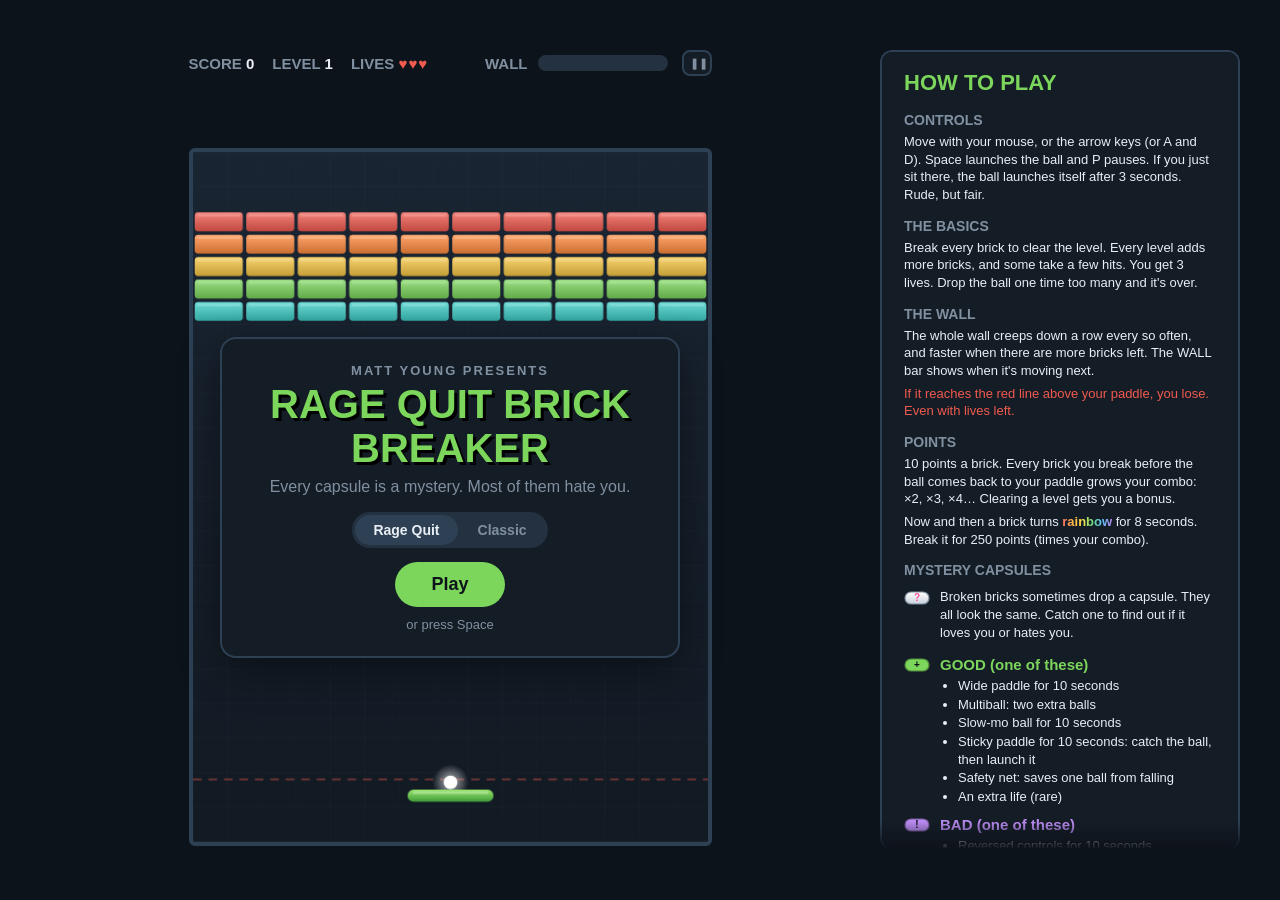
==== bricks/index.html @ fa32aae7 "Add Rage Quit Brick Breaker A brick breaker where every capsule is a mystery: wide paddles, multibal" ====
<!doctype html>
<html lang="en">
<head>
  <meta charset="utf-8">
  <meta name="viewport" content="width=device-width, initial-scale=1, viewport-fit=cover">
  <meta name="theme-color" content="#0D131A">
  <meta name="description" content="Matt Young presents Rage Quit Brick Breaker: a brick breaker where every capsule is a mystery and most of them hate you.">
  <title>Rage Quit Brick Breaker</title>
  <link rel="icon" href="data:image/svg+xml,%3Csvg xmlns='http://www.w3.org/2000/svg' viewBox='0 0 20 20'%3E%3Crect x='1' y='3' width='8' height='4' rx='1' fill='%23F05A4F'/%3E%3Crect x='11' y='3' width='8' height='4' rx='1' fill='%23F5C542'/%3E%3Ccircle cx='10' cy='12' r='2.2' fill='%23fff'/%3E%3Crect x='4' y='16' width='12' height='2.5' rx='1.2' fill='%237BD65B'/%3E%3C/svg%3E">
  <!-- Bump ?v= whenever style.css, logic.js or game.js change, so browsers never mix old and new files -->
  <link rel="stylesheet" href="style.css?v=2">
</head>
<body>
  <main class="app">
    <section class="game" aria-label="Game">
      <header class="hud">
        <div class="hud-stats">
          <span><span class="label">SCORE</span> <b id="score">0</b></span>
          <span><span class="label">LEVEL</span> <b id="level">1</b></span>
          <span><span class="label">LIVES</span> <b class="hearts" id="lives"></b></span>
        </div>
        <div class="hud-wall">
          <span class="label" id="wall-label">WALL</span>
          <span class="bar"><span class="bar-fill" id="wall-fill"></span></span>
          <button type="button" class="pause" id="pause-button" aria-label="Pause">&#10074;&#10074;</button>
        </div>
        <div class="hud-food empty" id="last-capsule">
          <canvas class="capsule-icon" id="last-capsule-icon" width="26" height="14"></canvas>
          <span id="last-capsule-text"></span>
        </div>
      </header>

      <!-- One countdown pill per active effect; game.js fills this in -->
      <div class="hud-effects" id="effects"></div>

      <div class="board-wrap" id="board-wrap">
        <canvas id="board" aria-label="Brick breaker board"></canvas>

        <div class="overlay" id="overlay">
          <div class="panel">
            <p class="eyebrow" id="overlay-eyebrow">MATT YOUNG PRESENTS</p>
            <h1 id="overlay-title">RAGE QUIT BRICK BREAKER</h1>
            <p class="reason" id="overlay-reason"></p>
            <p class="stats" id="overlay-stats"></p>
            <p class="breakdown" id="overlay-taunt"></p>
            <div class="modes" id="modes" role="radiogroup" aria-label="Game mode">
              <button type="button" class="mode" role="radio" data-mode="rage">Rage Quit</button>
              <button type="button" class="mode" role="radio" data-mode="classic">Classic</button>
            </div>
            <button type="button" class="play" id="play-button">Play</button>
            <p class="hint" id="overlay-hint"></p>
            <a class="rules-link" href="#rules">How to play &darr;</a>
          </div>
        </div>
      </div>
    </section>

    <aside class="rules" id="rules">
      <h2>HOW TO PLAY</h2>

      <h3>CONTROLS</h3>
      <p>
        <span class="keys-only">Move with your mouse, or the arrow keys (or A and D). Space launches the
          ball and P pauses.</span>
        <span class="touch-only">Drag anywhere on the board and the paddle follows your finger. Tap to
          launch the ball.</span>
        If you just sit there, the ball launches itself after <span data-setting="launchWait"></span>
        seconds. Rude, but fair.
      </p>

      <div class="rules-classic">
        <h3>CLASSIC MODE</h3>
        <p>Plain brick breaker. Break every brick to clear the level, and don't drop the ball. You get
          <span data-setting="lives"></span> lives. No capsules, no creeping wall, no nonsense.</p>
        <p class="hint-text">Want chaos? Pick Rage Quit on the start screen.</p>
      </div>

      <div class="rules-rage">
        <h3>THE BASICS</h3>
        <p>Break every brick to clear the level. Every level adds more bricks, and some take a few hits.
          You get <span data-setting="lives"></span> lives. Drop the ball one time too many and it's over.</p>

        <h3>THE WALL</h3>
        <p>The whole wall creeps down a row every so often, and faster when there are more bricks left.
          The WALL bar shows when it's moving next.</p>
        <p class="danger">If it reaches the red line above your paddle, you lose. Even with lives left.</p>

        <h3>POINTS</h3>
        <p><span data-setting="brickPoints"></span> points a brick. Every brick you break before the ball
          comes back to your paddle grows your combo: &times;2, &times;3, &times;4&hellip; Clearing a level
          gets you a bonus.</p>
        <p>Now and then a brick turns <b class="jackpot">rainbow</b> for <span data-setting="rainbowTime"></span>
          seconds. Break it for <span data-setting="rainbowPoints"></span> points (times your combo).</p>

        <h3>MYSTERY CAPSULES</h3>
        <div class="food-rule">
          <canvas class="capsule-icon" data-capsule="mystery" width="26" height="14"></canvas>
          <p>Broken bricks sometimes drop a capsule. They all look the same. Catch one to find out if it
            loves you or hates you.</p>
        </div>
        <div class="food-rule">
          <canvas class="capsule-icon" data-capsule="good" width="26" height="14"></canvas>
          <div>
            <h4 class="good">GOOD (one of these)</h4>
            <ul>
              <li>Wide paddle for <span data-setting="effectTime"></span> seconds</li>
              <li>Multiball: two extra balls</li>
              <li>Slow-mo ball for <span data-setting="effectTime"></span> seconds</li>
              <li>Sticky paddle for <span data-setting="effectTime"></span> seconds: catch the ball, then launch it</li>
              <li>Safety net: saves one ball from falling</li>
              <li>An extra life (rare)</li>
            </ul>
          </div>
        </div>
        <div class="food-rule">
          <canvas class="capsule-icon" data-capsule="bad" width="26" height="14"></canvas>
          <div>
            <h4 class="bad">BAD (one of these)</h4>
            <ul>
              <li>Reversed controls for <span data-setting="effectTime"></span> seconds</li>
              <li>Drunk paddle: it lags <span data-setting="drunkDelay"></span>s behind you for
                <span data-setting="effectTime"></span> seconds</li>
              <li>Tiny paddle for <span data-setting="effectTime"></span> seconds</li>
              <li>Fast ball for <span data-setting="effectTime"></span> seconds</li>
              <li>Fog for <span data-setting="fogTime"></span> seconds: you can only see near the ball</li>
              <li>Invisible ball for <span data-setting="invisibleTime"></span> seconds</li>
              <li>A steel brick that never breaks</li>
            </ul>
          </div>
        </div>

        <h3>GOOD TO KNOW</h3>
        <p>Your paddle turns <b class="bad">purple</b> when drunk and <b class="reversed">orange</b> when
          reversed, and flashes when an effect is about to wear off. You don't have to catch capsules.
          Sometimes the smart move is to let it fall.</p>
        <p class="hint-text">Want plain brick breaker? Pick Classic on the start screen.</p>
      </div>
    </aside>
  </main>

  <script src="logic.js?v=2"></script>
  <script src="game.js?v=2"></script>
</body>
</html>
---- bricks/style.css ----
:root {
  --window: #0D131A;
  --panel: #141C26;
  --board-dark: #18222D;
  --border: #2E4053;
  --track: #243140;
  --text: #E8EEF4;
  --dim: #8090A0;
  --green: #7BD65B;
  --red: #F05A4F;
  --gold: #F5C542;
  --purple: #B98AF0;
  --purple-deep: #7444B8;
  --purple-track: #2B2140;
  --pad: 16px;
}

* { box-sizing: border-box; }
[hidden] { display: none !important; }

html, body {
  margin: 0;
  background: var(--window);
  color: var(--text);
  font-family: -apple-system, BlinkMacSystemFont, "Segoe UI", Roboto, Arial, sans-serif;
  -webkit-text-size-adjust: 100%;
}

body {
  min-height: 100vh;
  min-height: 100dvh;
  display: flex;
  align-items: center;
  justify-content: center;
  padding: calc(var(--pad) + env(safe-area-inset-top)) calc(var(--pad) + env(safe-area-inset-right))
           calc(var(--pad) + env(safe-area-inset-bottom)) calc(var(--pad) + env(safe-area-inset-left));
}

/* ---------- Layout: board on the left, rules on the right ---------- */

.app {
  display: flex;
  gap: 20px;
  width: 100%;
  max-width: 1200px;
  height: min(800px, calc(100vh - 2 * var(--pad)));
  height: min(800px, calc(100dvh - 2 * var(--pad)));
}

.game {
  flex: 1;
  min-width: 0;
  display: grid;
  grid-template-rows: auto auto minmax(0, 1fr);
  grid-template-areas: "hud" "effects" "board";
  gap: 10px;
}

/* ---------- Scoreboard ---------- */

.hud {
  grid-area: hud;
  display: grid;
  grid-template-columns: minmax(0, 1fr) auto;
  grid-template-areas:
    "stats wall"
    "food food";
  align-items: center;
  column-gap: 20px;
  row-gap: 6px;
  width: 100%;
  max-width: var(--board-width, none);  /* lines up with the board; set by game.js */
  justify-self: center;
  padding: 0 4px;
  font-size: 15px;
  font-weight: 700;
  white-space: nowrap;
}

.label { color: var(--dim); }


.hud-food {
  grid-area: food;
  display: flex;
  align-items: center;
  gap: 6px;
  min-width: 0;
  min-height: 20px;
}
.hud-food.empty { visibility: hidden; }
#last-capsule-text { overflow: hidden; text-overflow: ellipsis; }

.hud-wall {
  grid-area: wall;
  display: flex;
  align-items: center;
  justify-content: flex-end;
  gap: 10px;
}
#wall-label.danger { color: var(--red); }
.hearts { color: var(--red); letter-spacing: 1px; }

.pause {
  width: 30px;
  height: 26px;
  margin-left: 4px;
  border: 2px solid var(--border);
  border-radius: 8px;
  background: var(--panel);
  color: var(--dim);
  font-size: 11px;
  cursor: pointer;
  touch-action: manipulation;
}
.pause:hover { color: var(--text); }

.bar {
  display: block;
  width: 130px;
  height: 16px;
  padding: 2px;
  border-radius: 8px;
  background: var(--track);
}
.bar-fill {
  display: block;
  width: 0;
  height: 100%;
  border-radius: 6px;
  background: var(--green);
}

.hud-stats {
  grid-area: stats;
  display: flex;
  gap: 18px;
}

.hud-effects {
  grid-area: effects;
  display: flex;
  flex-wrap: wrap;
  align-content: flex-start;
  gap: 6px;
  width: 100%;
  max-width: var(--board-width, none);  /* lines up with the board */
  min-height: 22px;
  justify-self: center;
  padding: 0 4px;
  font-weight: 700;
}

.pill {
  position: relative;
  display: inline-flex;
  align-items: center;
  justify-content: center;
  min-width: 84px;
  height: 22px;
  padding: 0 11px;
  border-radius: 11px;
  background: var(--pill-track);
  overflow: hidden;
  font-size: 12px;
  font-variant-numeric: tabular-nums;
}
.pill-fill {
  position: absolute;
  top: 0;
  bottom: 0;
  left: 0;
  border-radius: 11px;
  background: var(--pill-fill);
}
.pill-text { position: relative; }
.pill-orange { --pill-track: #3A2414; --pill-fill: #B8621F; }
.pill-purple { --pill-track: #2B2140; --pill-fill: #7444B8; }
.pill-grey { --pill-track: #262E38; --pill-fill: #5B6878; }
.pill-red { --pill-track: #3A1A1A; --pill-fill: #B23A3A; }
.pill-cyan { --pill-track: #12303A; --pill-fill: #1D8BA3; }
.pill-gold { --pill-track: #3A3214; --pill-fill: #A88414; }
.pill-green { --pill-track: #1C3320; --pill-fill: #3E9B3A; }

.capsule-icon {
  width: 26px;
  height: 14px;
  flex-shrink: 0;
}

/* ---------- Board ---------- */

.board-wrap {
  grid-area: board;
  position: relative;
  min-width: 0;
  min-height: 0;
  display: flex;
  align-items: center;
  justify-content: center;
  touch-action: none;   /* dragging moves the paddle instead of scrolling the page */
  user-select: none;
  -webkit-user-select: none;
  -webkit-touch-callout: none;
}

#board {
  display: block;
  border: 4px solid var(--border);
  border-radius: 6px;
  background: var(--board-dark);
}

.overlay {
  position: absolute;
  inset: 0;
  display: flex;
  align-items: center;
  justify-content: center;
  padding: 12px;
}

.panel {
  width: 100%;
  max-width: 460px;
  padding: 24px 28px;
  border: 2px solid var(--border);
  border-radius: 16px;
  background: var(--panel);
  box-shadow: 0 12px 40px rgba(0, 0, 0, 0.45);
  text-align: center;
}

.eyebrow {
  margin: 0 0 4px;
  color: var(--dim);
  font-size: 13px;
  font-weight: 700;
  letter-spacing: 2px;
}
.eyebrow:empty { display: none; }

.panel h1 {
  margin: 0;
  font-size: clamp(26px, 7vw, 40px);
  line-height: 1.1;
  font-weight: 800;
  color: var(--green);
  text-shadow: 3px 3px 0 #000;
}
.overlay.over h1 { color: var(--red); }

.reason {
  margin: 10px 0 0;
  font-size: 18px;
  font-weight: 700;
}
.stats {
  margin: 8px 0 0;
  color: var(--dim);
}
.breakdown {
  margin: 6px 0 0;
  color: var(--dim);
  font-size: 13px;
}
.reason:empty, .stats:empty, .breakdown:empty, .hint:empty { display: none; }

.modes {
  display: inline-flex;
  gap: 2px;
  margin-top: 16px;
  padding: 3px;
  border-radius: 999px;
  background: var(--track);
}
.mode {
  padding: 7px 18px;
  border: 0;
  border-radius: 999px;
  background: transparent;
  color: var(--dim);
  font: inherit;
  font-size: 14px;
  font-weight: 700;
  cursor: pointer;
  touch-action: manipulation;
}
.mode[aria-checked="true"] {
  background: var(--border);
  color: var(--text);
}
.mode:focus-visible { outline: 2px solid var(--text); outline-offset: 2px; }
.modes + .play { display: block; margin: 14px auto 0; }

.play {
  margin-top: 18px;
  padding: 12px 36px;
  border: 0;
  border-radius: 999px;
  background: var(--green);
  color: var(--window);
  font: inherit;
  font-size: 18px;
  font-weight: 800;
  cursor: pointer;
  touch-action: manipulation;
}
.play:hover { filter: brightness(1.08); }
.play:active { transform: translateY(1px); }
.play:focus-visible { outline: 3px solid var(--text); outline-offset: 3px; }

.hint {
  margin: 10px 0 0;
  color: var(--dim);
  font-size: 13px;
}

.rules-link {
  display: none;
  margin-top: 12px;
  color: var(--dim);
  font-size: 14px;
}

/* ---------- Rules ---------- */

.rules {
  width: 360px;
  flex-shrink: 0;
  overflow-y: auto;
  padding: 16px 22px;
  border: 2px solid var(--border);
  border-radius: 12px;
  background: var(--panel);
  font-size: 13px;
  line-height: 1.36;
  padding-bottom: 28px;
  -webkit-mask-image: linear-gradient(to bottom, #000 calc(100% - 28px), transparent);
  mask-image: linear-gradient(to bottom, #000 calc(100% - 28px), transparent);
}
.rules h2 {
  margin: 0 0 4px;
  font-size: 22px;
  color: var(--green);
}
.rules h3 {
  margin: 13px 0 3px;
  font-size: 14px;
  color: var(--dim);
}
.rules h4 {
  margin: 0;
  font-size: 15px;
}
.rules p { margin: 0 0 5px; }
.rules ul {
  margin: 2px 0 0;
  padding-left: 18px;
}
.rules li { margin-bottom: 1px; }
.rules .danger { color: var(--red); }
.normal { color: var(--text); }
.benefit { color: var(--gold); }
.good { color: var(--green); }
.bad { color: var(--purple); }
.reversed { color: #FFA24C; }
.jackpot {
  background: linear-gradient(90deg, #FF6B6B, #FFB347, #FFE14D, #6BDB77, #5CC2FF, #B98AF0);
  -webkit-background-clip: text;
  background-clip: text;
  color: transparent;
}

.food-rule {
  display: flex;
  align-items: flex-start;
  gap: 10px;
  margin: 8px 0;
}
.food-rule .capsule-icon { margin-top: 3px; }

.touch-only { display: none; }

/* Classic mode: plain brick breaker, so the rules and scoreboard only show what it uses */
body.classic .rules-rage,
body:not(.classic) .rules-classic { display: none; }
body.classic .hud-wall .label,
body.classic .hud-wall .bar,
body.classic .hud-food,
body.classic .hud-effects { visibility: hidden; }
.rules .hint-text { margin-top: 10px; color: var(--dim); }

/* ---------- Touch screens ---------- */

@media (hover: none) and (pointer: coarse) {
  .touch-only { display: inline; }
  .keys-only { display: none; }
}

/* ---------- Narrow screens (phones): the game fills the screen, rules go below ---------- */

@media (max-width: 860px) {
  :root { --pad: 10px; }

  body {
    display: block;
  }

  .app {
    flex-direction: column;
    height: auto;
    gap: 16px;
  }

  .game {
    flex: none;  /* otherwise flex sizing ignores the height below */
    height: calc(100vh - 2 * var(--pad) - env(safe-area-inset-top) - env(safe-area-inset-bottom));
    height: calc(100dvh - 2 * var(--pad) - env(safe-area-inset-top) - env(safe-area-inset-bottom));
    min-height: 420px;
  }

  .hud {
    grid-template-columns: minmax(0, 1fr);
    grid-template-areas:
      "stats"
      "wall"
      "food";
    font-size: 14px;
  }
  .hud-stats { justify-content: space-between; gap: 12px; }
  .hud-wall { justify-content: flex-start; }
  .bar { flex: 1; width: auto; }
  .hud-effects { min-height: 50px; }

  .rules {
    width: auto;
    overflow: visible;
    -webkit-mask-image: none;
    mask-image: none;
  }
  .rules-link { display: block; width: fit-content; margin: 12px auto 0; }

  /* The board sits at the top, so the space under it is somewhere to drag your thumb */
  .board-wrap { align-items: flex-start; }
}

@media (hover: none) and (pointer: coarse) and (max-width: 860px) {
  .board-wrap::after {
    content: "\2190  drag anywhere to move  \2192";
    position: absolute;
    bottom: 6px;
    left: 0;
    right: 0;
    text-align: center;
    color: var(--dim);
    font-size: 12px;
    font-weight: 700;
    letter-spacing: 1px;
    opacity: 0.6;
    pointer-events: none;
  }
}

/* Phones held sideways: a compact scoreboard so the board gets as much height as possible */
@media (hover: none) and (pointer: coarse) and (orientation: landscape) and (max-height: 520px) {
  .game {
    min-height: 280px;
    grid-template-columns: minmax(0, 1fr) 210px;
    grid-template-rows: auto minmax(0, 1fr);
    grid-template-areas:
      "hud effects"
      "board effects";
  }
  .hud {
    grid-template-columns: minmax(0, 1fr) auto;
    grid-template-areas:
      "stats wall"
      "food food";
    max-width: none;
    font-size: 13px;
  }
  .bar { flex: none; width: 120px; }
  .hud-wall { justify-content: flex-end; }
  .hud-effects { min-height: 0; max-width: none; align-content: flex-start; }
}
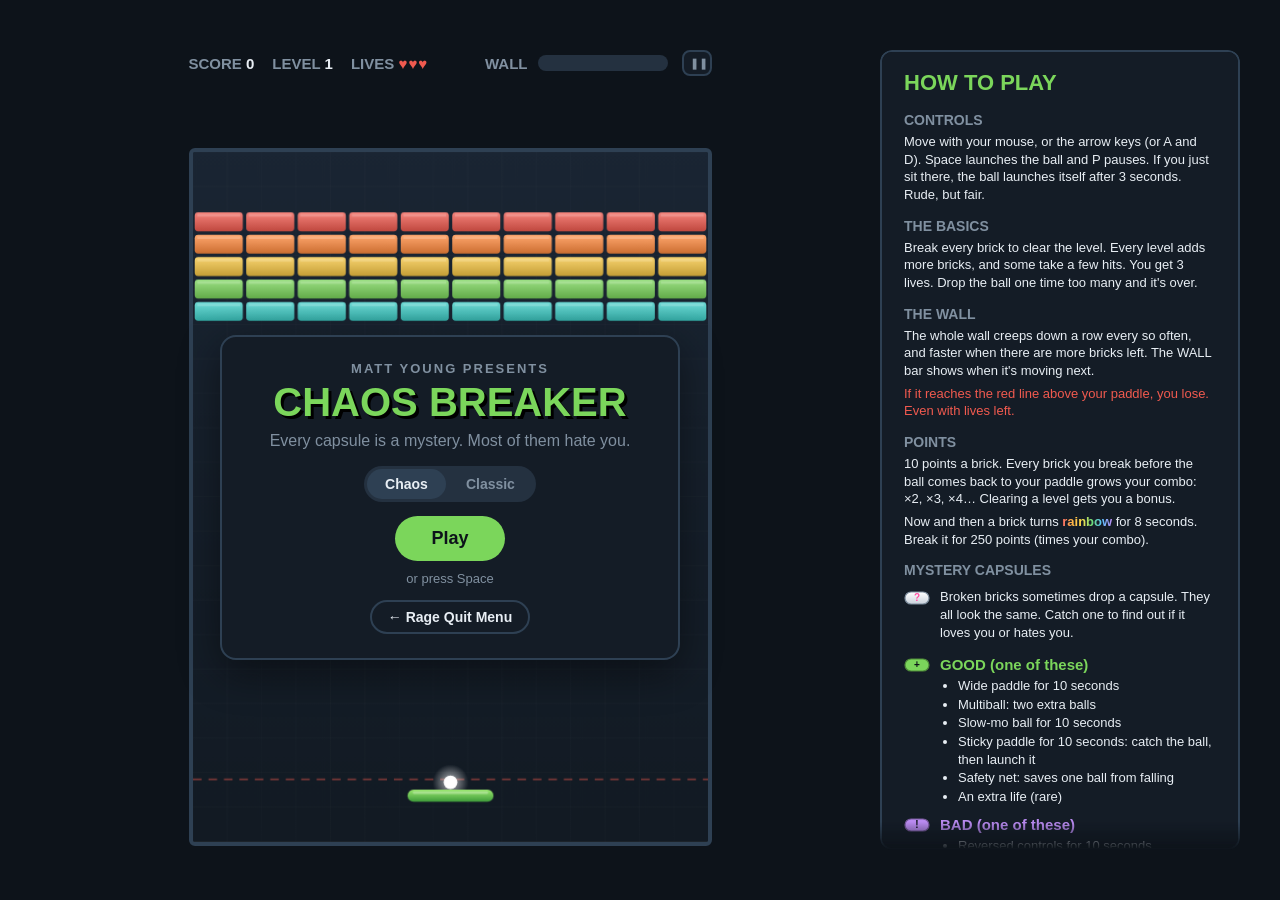
==== commit 1d9d8986: "Add the Rage Quit Menu and rename the games Chaos Snake and Chaos Breaker The games page is now the " ====
--- a/bricks/index.html
+++ b/bricks/index.html
@@ -4,11 +4,11 @@
   <meta charset="utf-8">
   <meta name="viewport" content="width=device-width, initial-scale=1, viewport-fit=cover">
   <meta name="theme-color" content="#0D131A">
-  <meta name="description" content="Matt Young presents Rage Quit Brick Breaker: a brick breaker where every capsule is a mystery and most of them hate you.">
-  <title>Rage Quit Brick Breaker</title>
+  <meta name="description" content="Matt Young presents Chaos Breaker: a brick breaker where every capsule is a mystery and most of them hate you.">
+  <title>Chaos Breaker</title>
   <link rel="icon" href="data:image/svg+xml,%3Csvg xmlns='http://www.w3.org/2000/svg' viewBox='0 0 20 20'%3E%3Crect x='1' y='3' width='8' height='4' rx='1' fill='%23F05A4F'/%3E%3Crect x='11' y='3' width='8' height='4' rx='1' fill='%23F5C542'/%3E%3Ccircle cx='10' cy='12' r='2.2' fill='%23fff'/%3E%3Crect x='4' y='16' width='12' height='2.5' rx='1.2' fill='%237BD65B'/%3E%3C/svg%3E">
   <!-- Bump ?v= whenever style.css, logic.js or game.js change, so browsers never mix old and new files -->
-  <link rel="stylesheet" href="style.css?v=2">
+  <link rel="stylesheet" href="style.css?v=3">
 </head>
 <body>
   <main class="app">
@@ -39,16 +39,17 @@
         <div class="overlay" id="overlay">
           <div class="panel">
             <p class="eyebrow" id="overlay-eyebrow">MATT YOUNG PRESENTS</p>
-            <h1 id="overlay-title">RAGE QUIT BRICK BREAKER</h1>
+            <h1 id="overlay-title">CHAOS BREAKER</h1>
             <p class="reason" id="overlay-reason"></p>
             <p class="stats" id="overlay-stats"></p>
             <p class="breakdown" id="overlay-taunt"></p>
             <div class="modes" id="modes" role="radiogroup" aria-label="Game mode">
-              <button type="button" class="mode" role="radio" data-mode="rage">Rage Quit</button>
+              <button type="button" class="mode" role="radio" data-mode="rage">Chaos</button>
               <button type="button" class="mode" role="radio" data-mode="classic">Classic</button>
             </div>
             <button type="button" class="play" id="play-button">Play</button>
             <p class="hint" id="overlay-hint"></p>
+            <a class="menu-link" id="menu-link" href="../">&larr; Rage Quit Menu</a>
             <a class="rules-link" href="#rules">How to play &darr;</a>
           </div>
         </div>
@@ -72,7 +73,7 @@
         <h3>CLASSIC MODE</h3>
         <p>Plain brick breaker. Break every brick to clear the level, and don't drop the ball. You get
           <span data-setting="lives"></span> lives. No capsules, no creeping wall, no nonsense.</p>
-        <p class="hint-text">Want chaos? Pick Rage Quit on the start screen.</p>
+        <p class="hint-text">Want chaos? Pick Chaos on the start screen.</p>
       </div>
 
       <div class="rules-rage">
@@ -138,7 +139,7 @@
     </aside>
   </main>
 
-  <script src="logic.js?v=2"></script>
-  <script src="game.js?v=2"></script>
+  <script src="logic.js?v=3"></script>
+  <script src="game.js?v=3"></script>
 </body>
 </html>
--- a/bricks/style.css
+++ b/bricks/style.css
@@ -316,6 +316,20 @@
   font-size: 13px;
 }
 
+/* Back to the Rage Quit Menu, which lists all the games */
+.menu-link {
+  display: inline-block;
+  margin-top: 14px;
+  padding: 7px 16px;
+  border: 2px solid var(--border);
+  border-radius: 999px;
+  color: var(--text);
+  font-size: 14px;
+  font-weight: 700;
+  text-decoration: none;
+}
+.menu-link:hover { border-color: var(--green); }
+
 .rules-link {
   display: none;
   margin-top: 12px;
